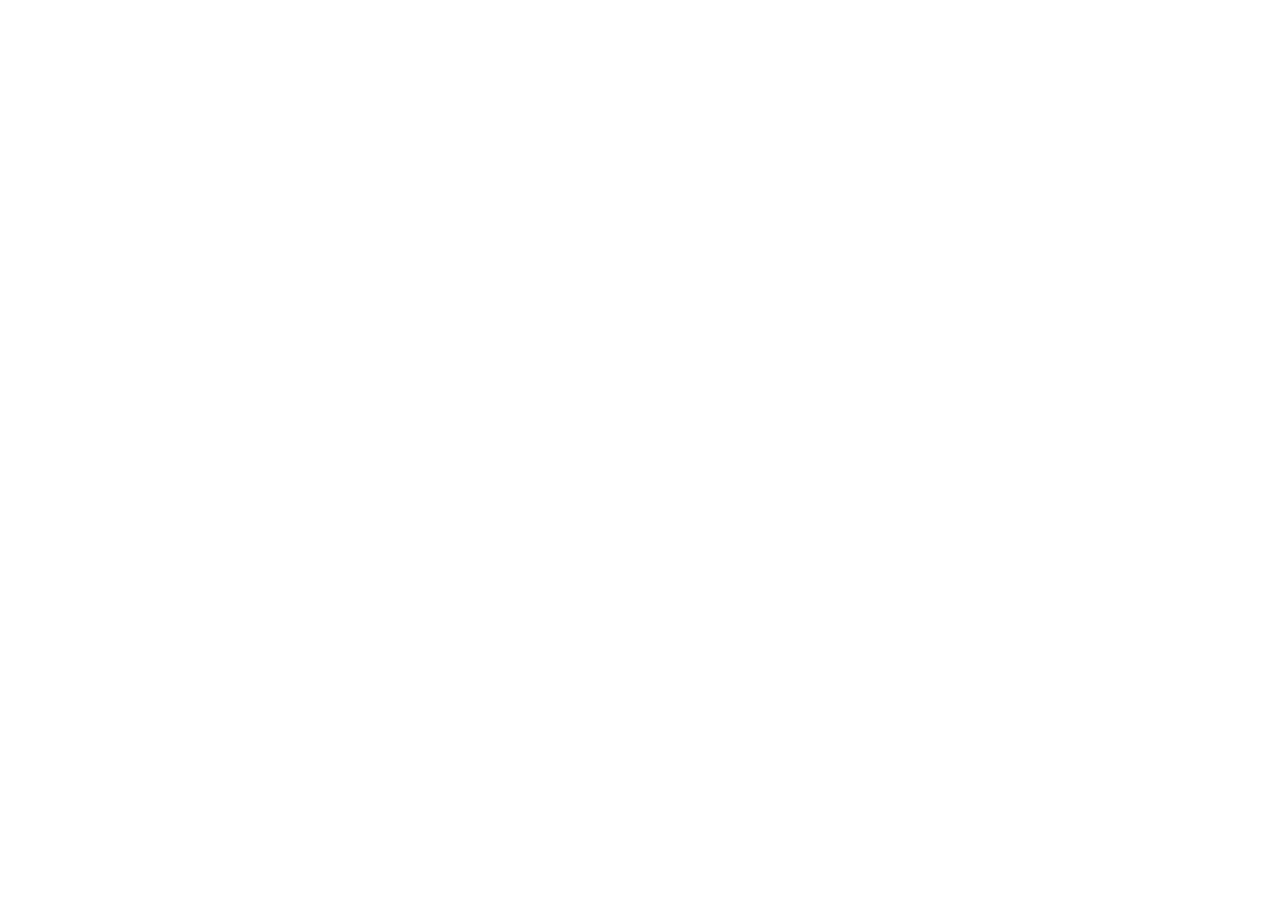
==== index.html @ 0b123b95 "v5 site: audit fixes, promo" ====
<!doctype html>
<html lang="lv">
  <head>
    <meta charset="UTF-8" />
    <link rel="icon" type="image/svg+xml" href="./favicon.svg" />
    <meta name="viewport" content="width=device-width, initial-scale=1.0" />
    <meta name="theme-color" content="#fdf8ef" />
    <meta http-equiv="Content-Security-Policy" content="default-src 'self'; script-src 'self'; style-src 'self' 'unsafe-inline'; img-src 'self' data: blob:; font-src 'self'; connect-src 'self' https://dzivabilde-orders.sergejs-darbs-f8d.workers.dev; form-action 'self'; base-uri 'self'; object-src 'none'" />
    <meta name="referrer" content="strict-origin-when-cross-origin" />
    <meta property="og:title" content="FotoAtjaunošana — vecu fotogrāfiju atjaunošana ar AI" />
    <meta property="og:description" content="Akcija: €0,00. Atjaunojam vecās fotogrāfijas un veidojam mājdzīvnieku portretus." />
    <meta property="og:type" content="website" />
    <meta property="og:url" content="https://fotoatjaunosana.lv/" />
    <meta property="og:image" content="https://fotoatjaunosana.lv/examples/restore1-after.webp" />
    <link rel="canonical" href="https://fotoatjaunosana.lv/" />
    <meta
      name="description"
      content="Vecu fotoattēlu atjaunošana un mājdzīvnieku portreti ar mākslīgo intelektu. Akcija: €0,00. Rezultātu pirms nosūtīšanas pārbauda cilvēks, fotoattēlus dzēšam 14 dienu laikā."
    />
    <title>Vecu fotogrāfiju atjaunošana ar AI | FotoAtjaunošana</title>
    <script src="./lang.js"></script>
    <script type="module" crossorigin src="./assets/index-_pxE9dO5.js"></script>
    <link rel="stylesheet" crossorigin href="./assets/index-Bl4SxbGR.css">
  </head>
  <body>
    <noscript>
      <p style="margin: 0; padding: 16px; font-family: sans-serif; background: #fdf8ef; color: #2b2550">
        FotoAtjaunošana — šai lapai vajag JavaScript. / Для этой страницы нужен JavaScript.
      </p>
    </noscript>
    <div id="root"></div>
  </body>
</html>
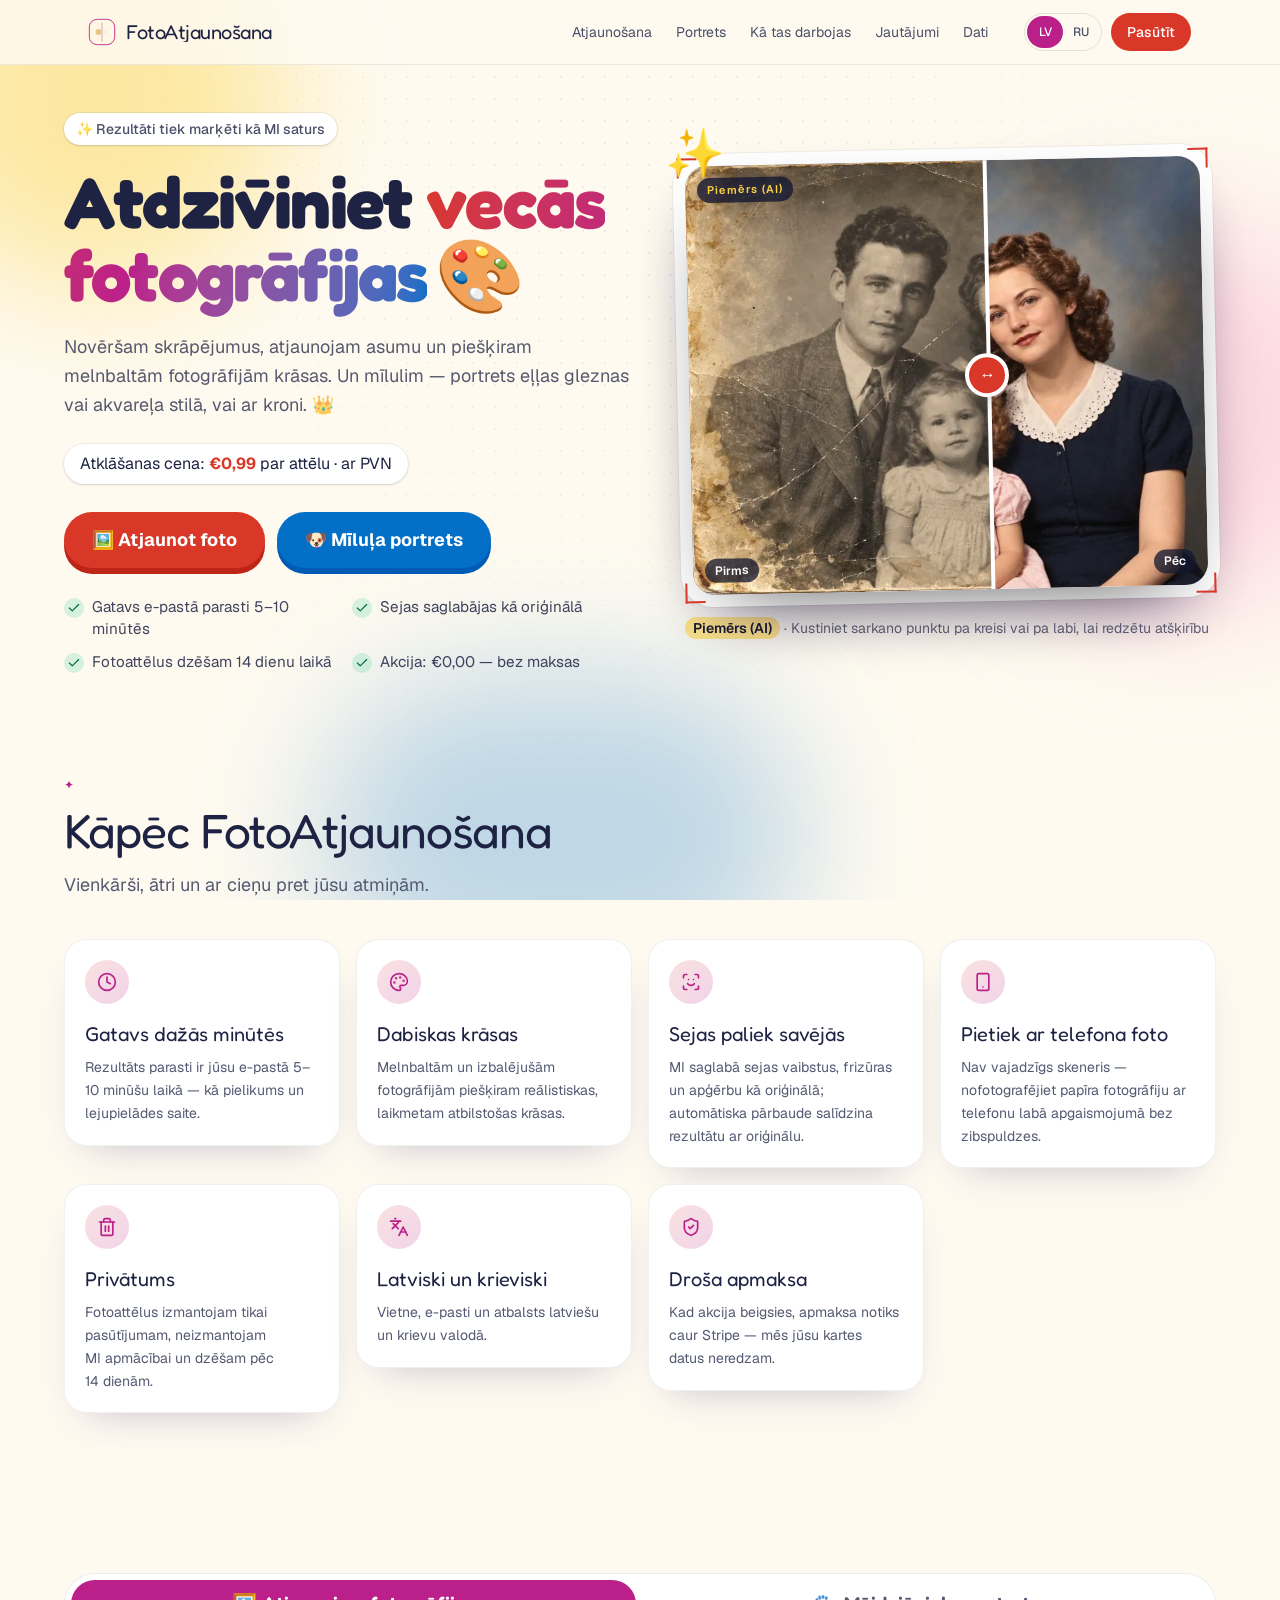
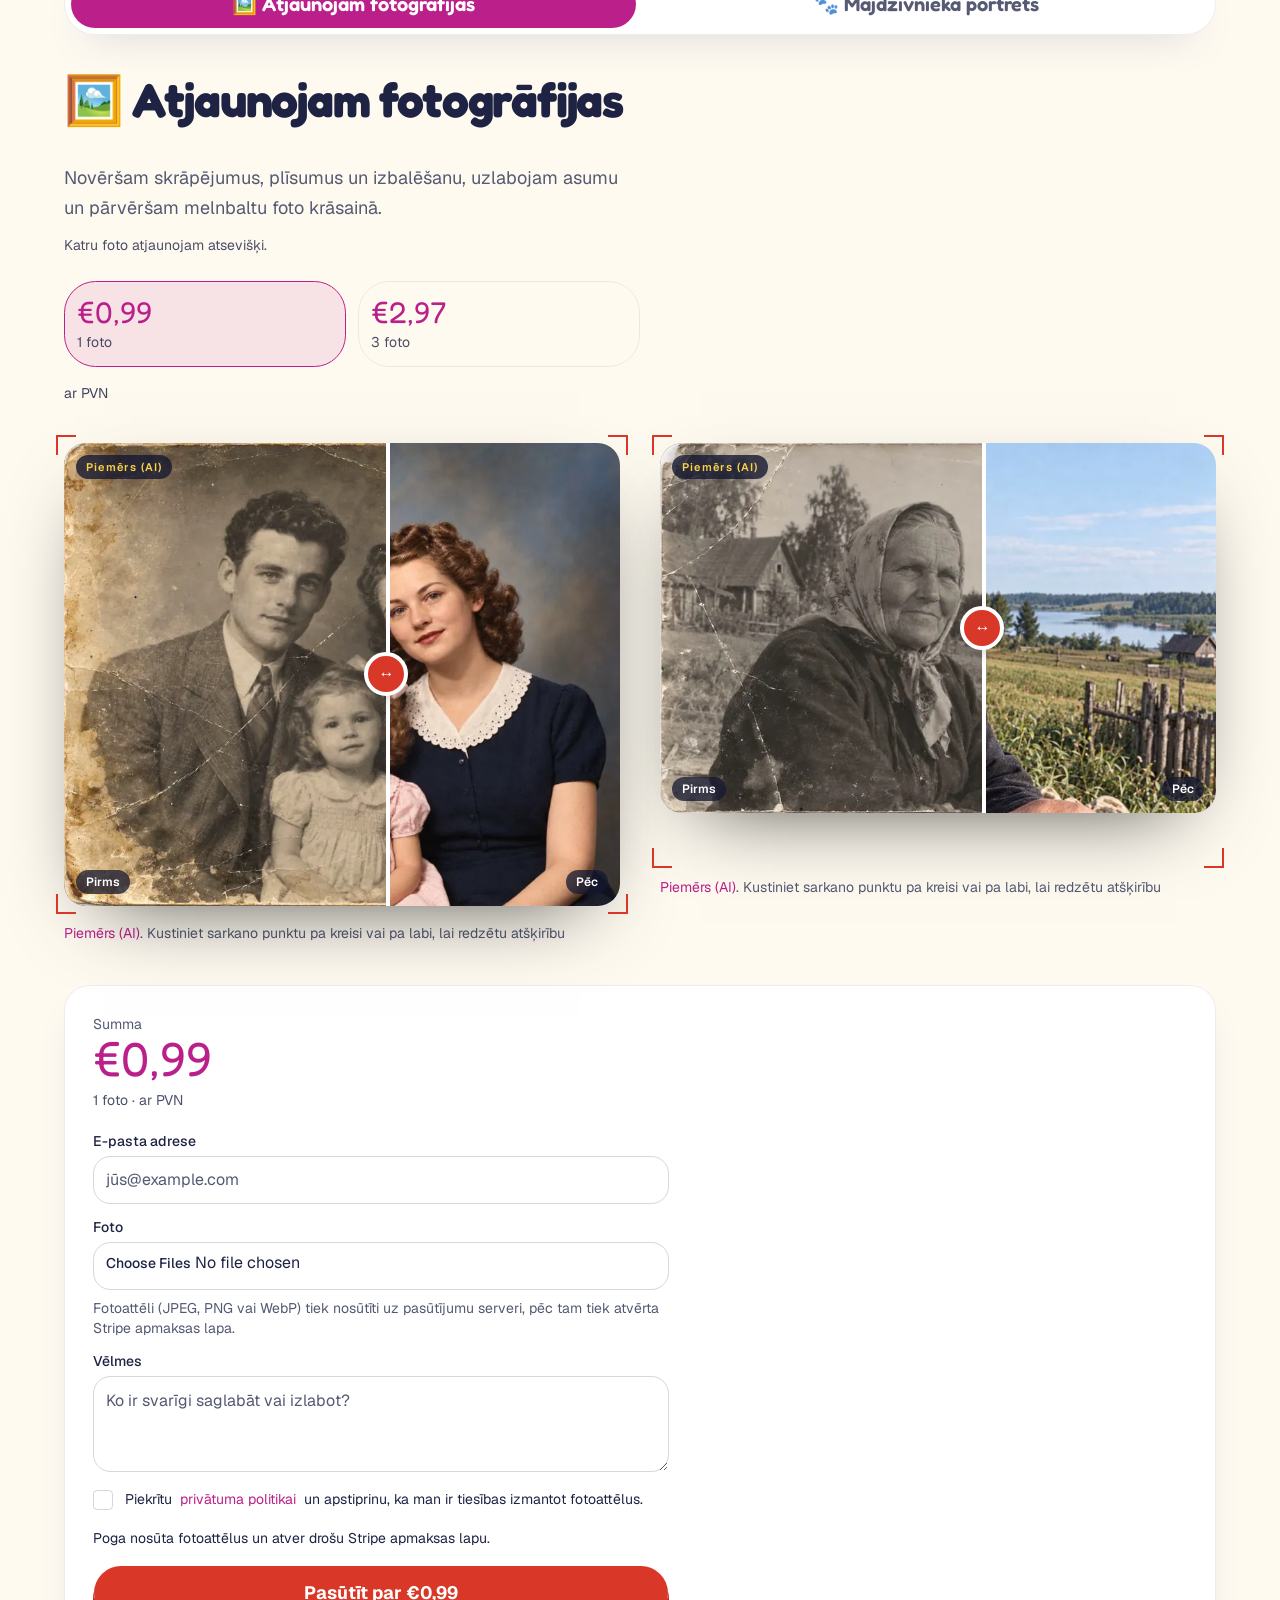
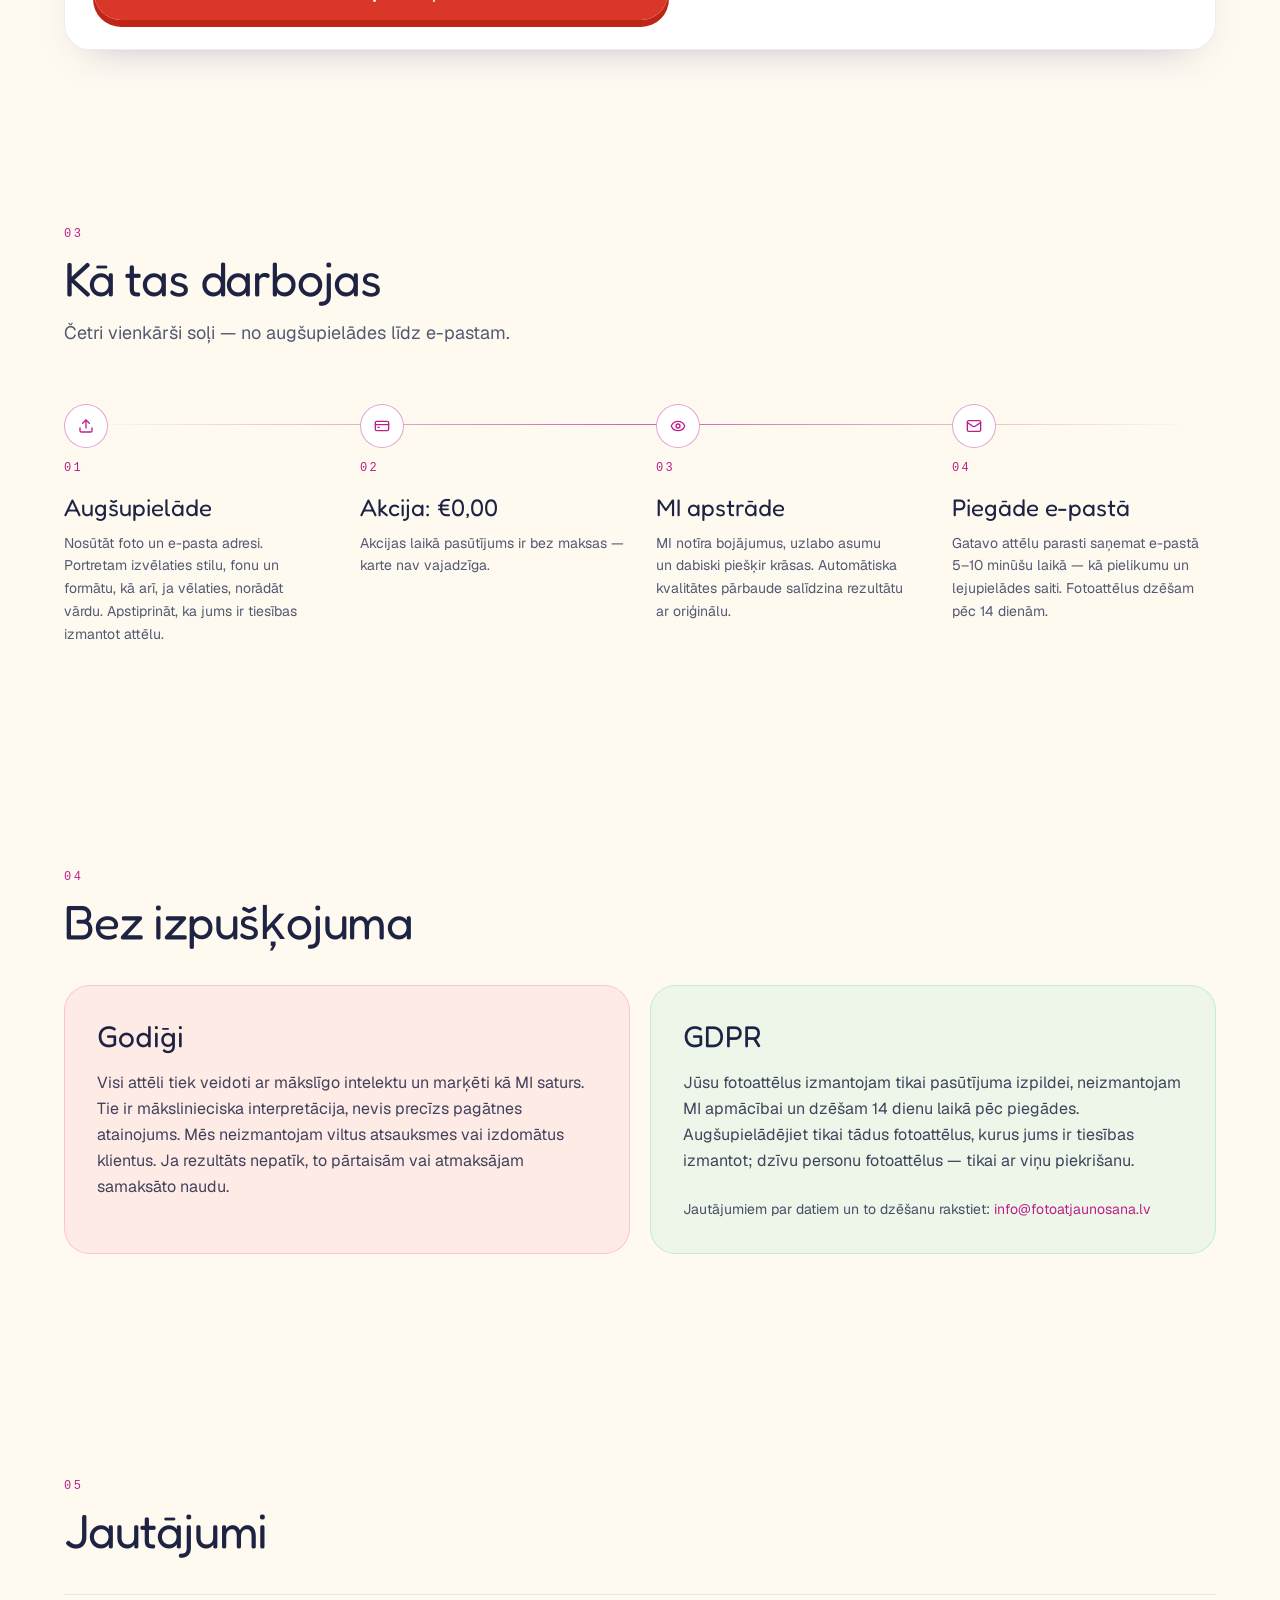
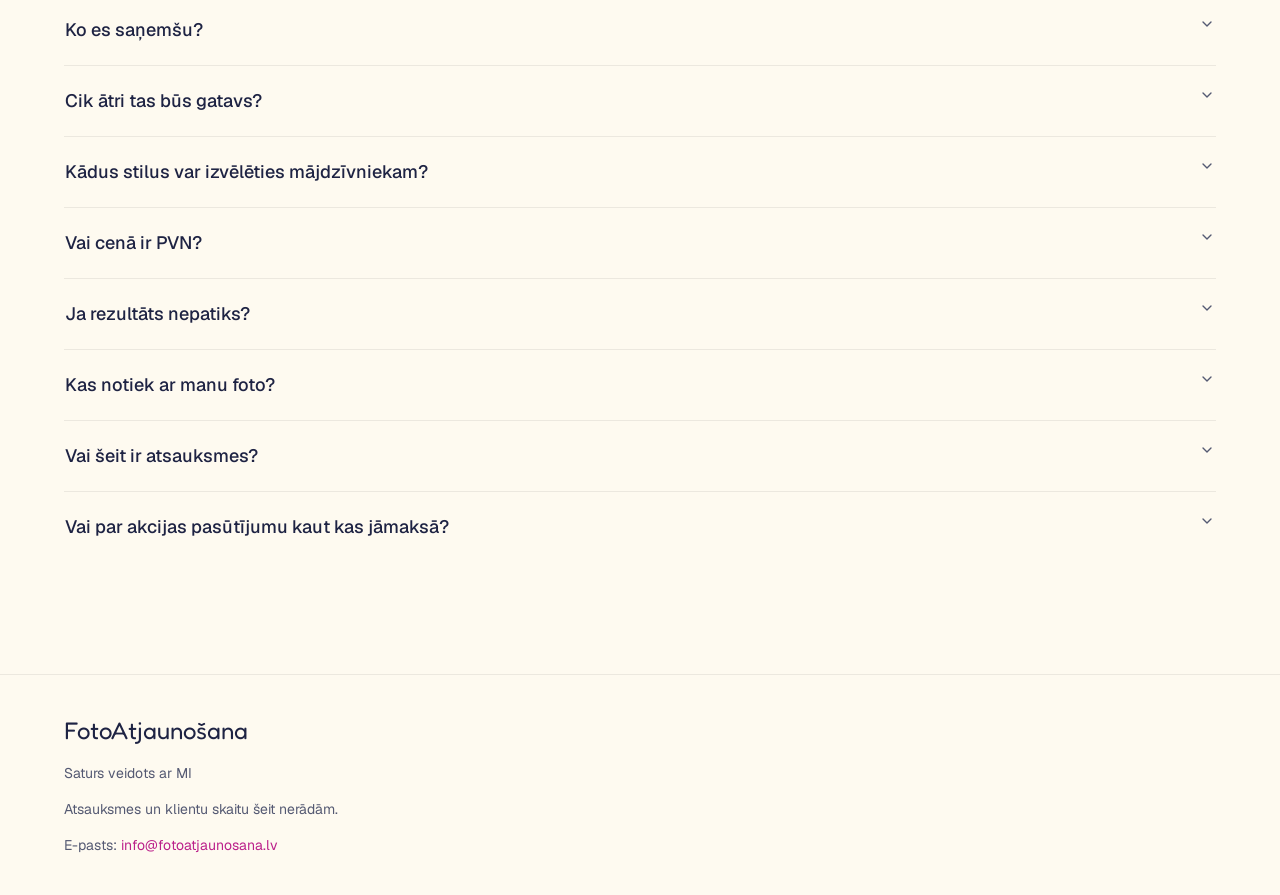
==== commit 972db5d1: "v6: auto-send texts, advantages" ====
--- a/index.html
+++ b/index.html
@@ -15,12 +15,12 @@
     <link rel="canonical" href="https://fotoatjaunosana.lv/" />
     <meta
       name="description"
-      content="Vecu fotoattēlu atjaunošana un mājdzīvnieku portreti ar mākslīgo intelektu. Akcija: €0,00. Rezultātu pirms nosūtīšanas pārbauda cilvēks, fotoattēlus dzēšam 14 dienu laikā."
+      content="Vecu fotoattēlu atjaunošana un mājdzīvnieku portreti ar mākslīgo intelektu. Akcija: €0,00. Rezultāts e-pastā parasti 5–10 minūtēs, fotoattēlus dzēšam pēc 14 dienām."
     />
     <title>Vecu fotogrāfiju atjaunošana ar AI | FotoAtjaunošana</title>
     <script src="./lang.js"></script>
-    <script type="module" crossorigin src="./assets/index-_pxE9dO5.js"></script>
-    <link rel="stylesheet" crossorigin href="./assets/index-Bl4SxbGR.css">
+    <script type="module" crossorigin src="./assets/index-BxuE-_oE.js"></script>
+    <link rel="stylesheet" crossorigin href="./assets/index-BKg6qaSa.css">
   </head>
   <body>
     <noscript>
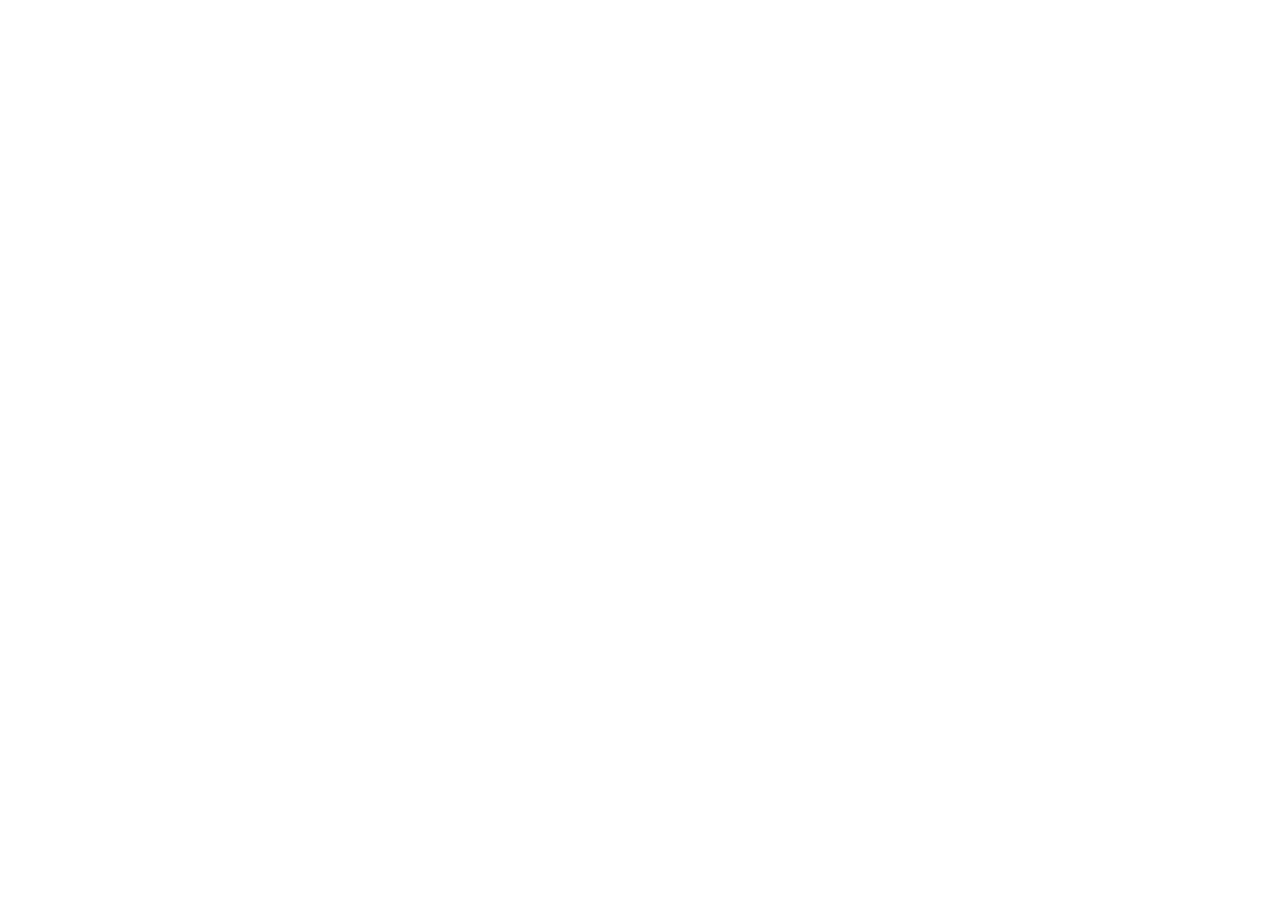
==== commit d10ad537: "Add files via upload" ====
--- a/index.html
+++ b/index.html
@@ -7,7 +7,7 @@
     <meta name="theme-color" content="#fdf8ef" />
     <meta http-equiv="Content-Security-Policy" content="default-src 'self'; script-src 'self'; style-src 'self' 'unsafe-inline'; img-src 'self' data: blob:; font-src 'self'; connect-src 'self' https://dzivabilde-orders.sergejs-darbs-f8d.workers.dev; form-action 'self'; base-uri 'self'; object-src 'none'" />
     <meta name="referrer" content="strict-origin-when-cross-origin" />
-    <meta property="og:title" content="FotoAtjaunošana — vecu fotogrāfiju atjaunošana ar AI" />
+    <meta property="og:title" content="FotoAtjaunošana — vecu fotogrāfiju atjaunošana ar MI" />
     <meta property="og:description" content="Akcija: €0,00. Atjaunojam vecās fotogrāfijas un veidojam mājdzīvnieku portretus." />
     <meta property="og:type" content="website" />
     <meta property="og:url" content="https://fotoatjaunosana.lv/" />
@@ -15,12 +15,15 @@
     <link rel="canonical" href="https://fotoatjaunosana.lv/" />
     <meta
       name="description"
-      content="Vecu fotoattēlu atjaunošana un mājdzīvnieku portreti ar mākslīgo intelektu. Akcija: €0,00. Rezultāts e-pastā parasti 5–10 minūtēs, fotoattēlus dzēšam pēc 14 dienām."
+      content="Vecu fotoattēlu atjaunošana un mājdzīvnieku portreti ar mākslīgo intelektu. Akcija: €0,00. Rezultāts e-pastā parasti 5–10 minūtēs, failus dzēšam ne vēlāk kā 14 dienas pēc pasūtījuma."
     />
-    <title>Vecu fotogrāfiju atjaunošana ar AI | FotoAtjaunošana</title>
+    <title>Vecu fotogrāfiju atjaunošana ar MI | FotoAtjaunošana</title>
+    <link rel="alternate" hreflang="lv" href="https://fotoatjaunosana.lv/?lang=lv" />
+    <link rel="alternate" hreflang="ru" href="https://fotoatjaunosana.lv/?lang=ru" />
+    <link rel="alternate" hreflang="x-default" href="https://fotoatjaunosana.lv/" />
     <script src="./lang.js"></script>
-    <script type="module" crossorigin src="./assets/index-BxuE-_oE.js"></script>
-    <link rel="stylesheet" crossorigin href="./assets/index-BKg6qaSa.css">
+    <script type="module" crossorigin src="./assets/index-DGeNxEzV.js"></script>
+    <link rel="stylesheet" crossorigin href="./assets/index-DnyNJgEU.css">
   </head>
   <body>
     <noscript>
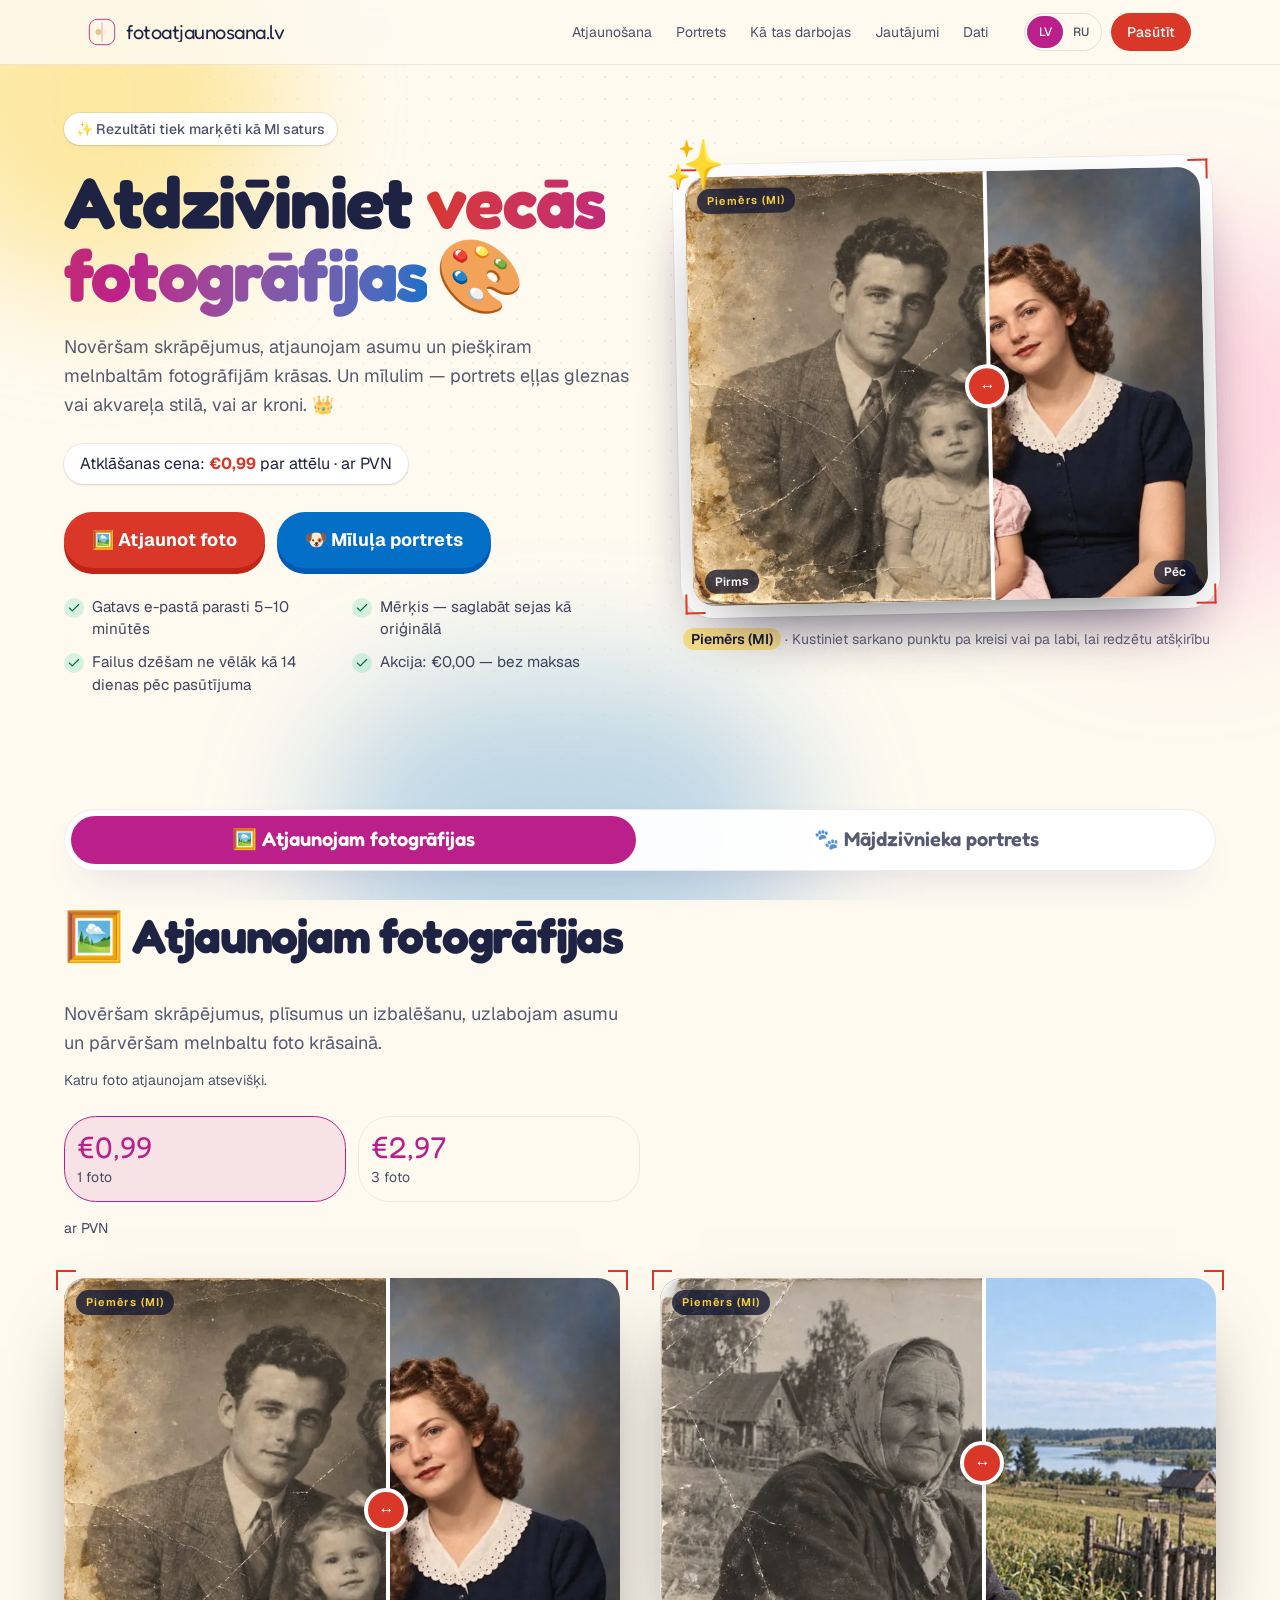
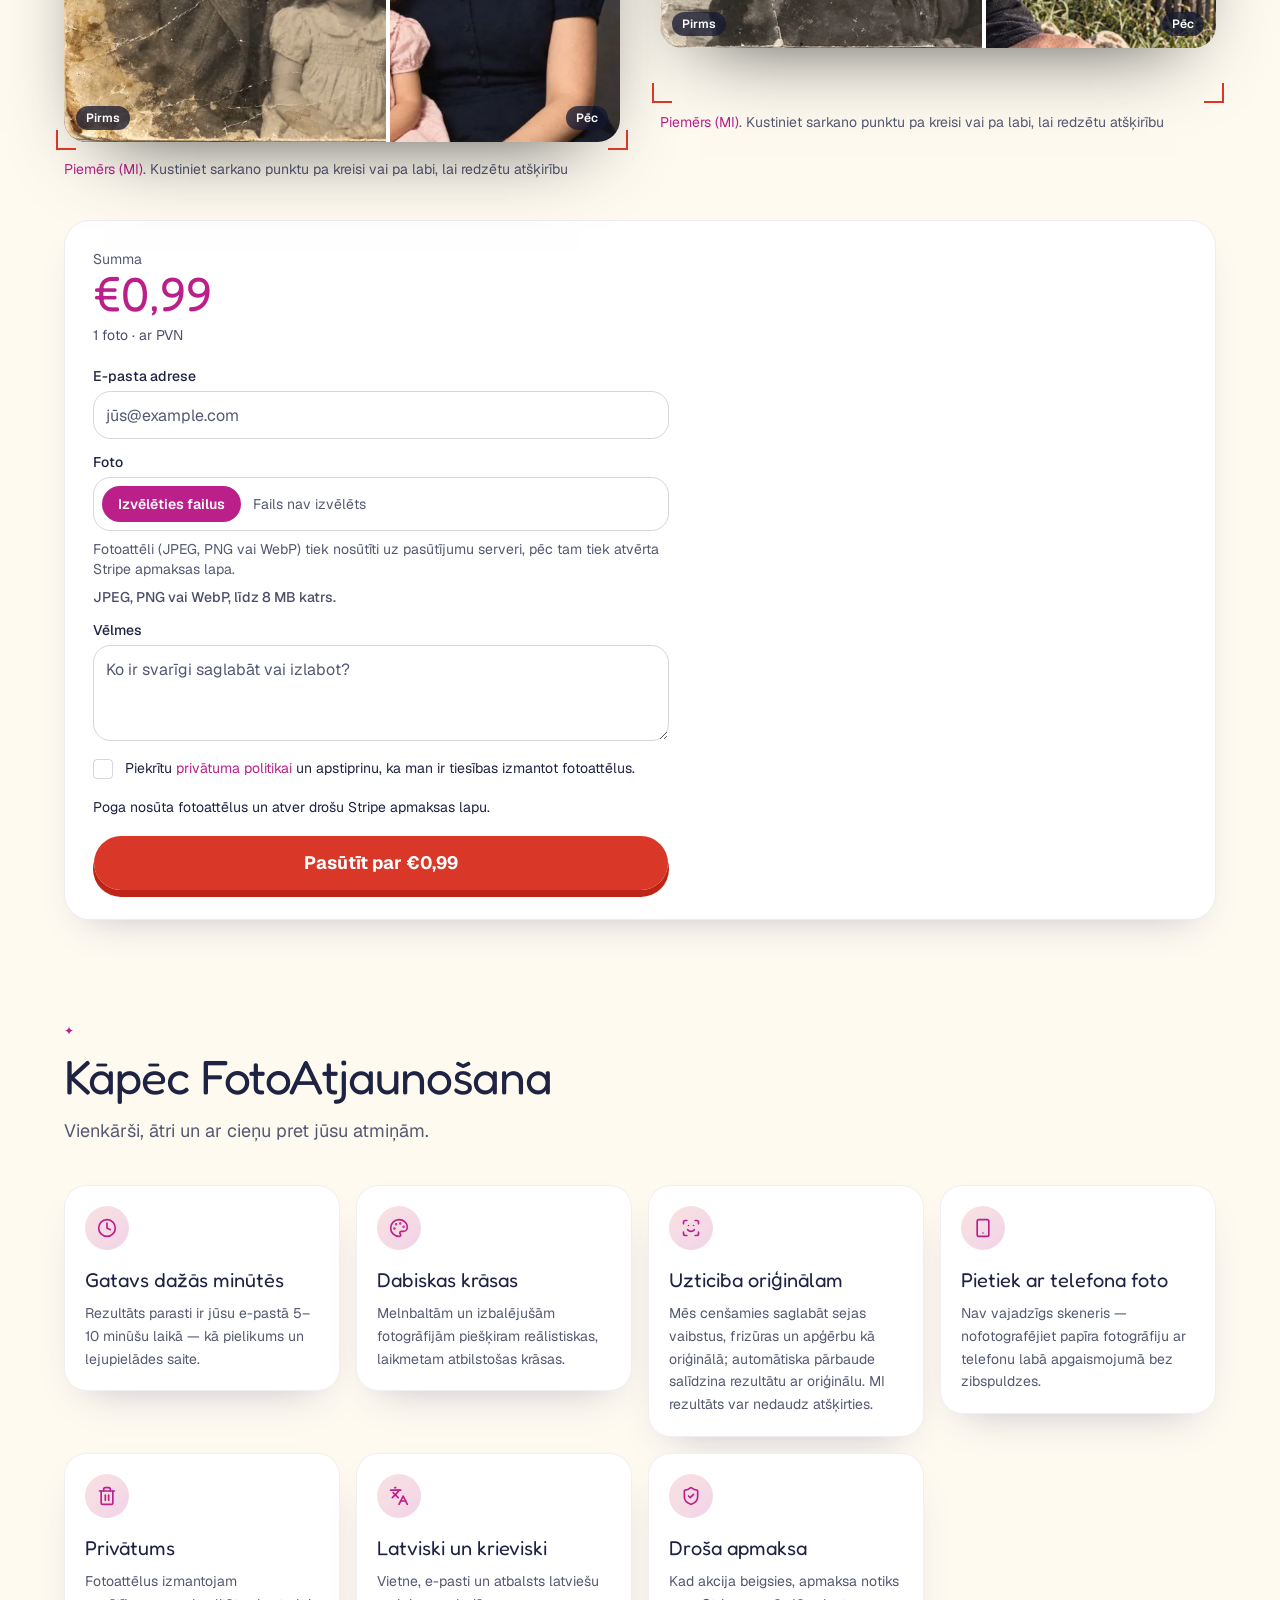
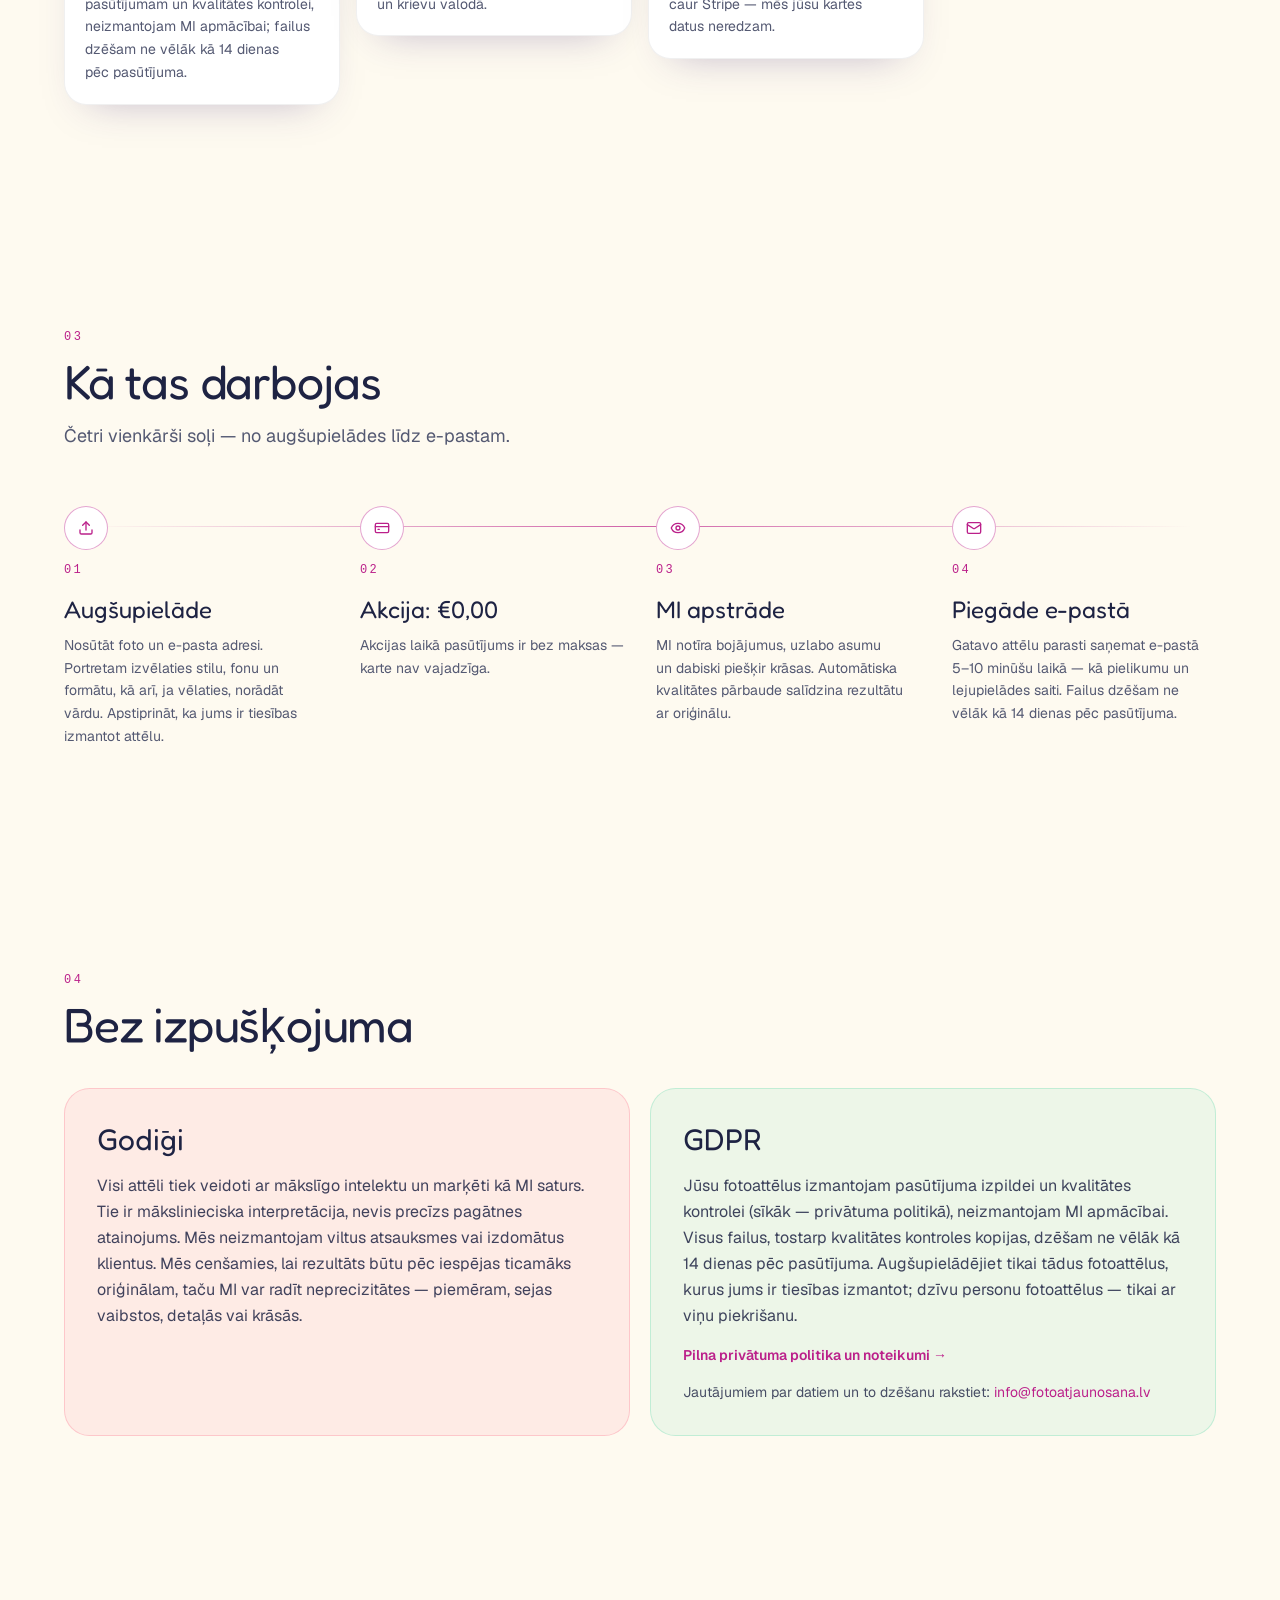
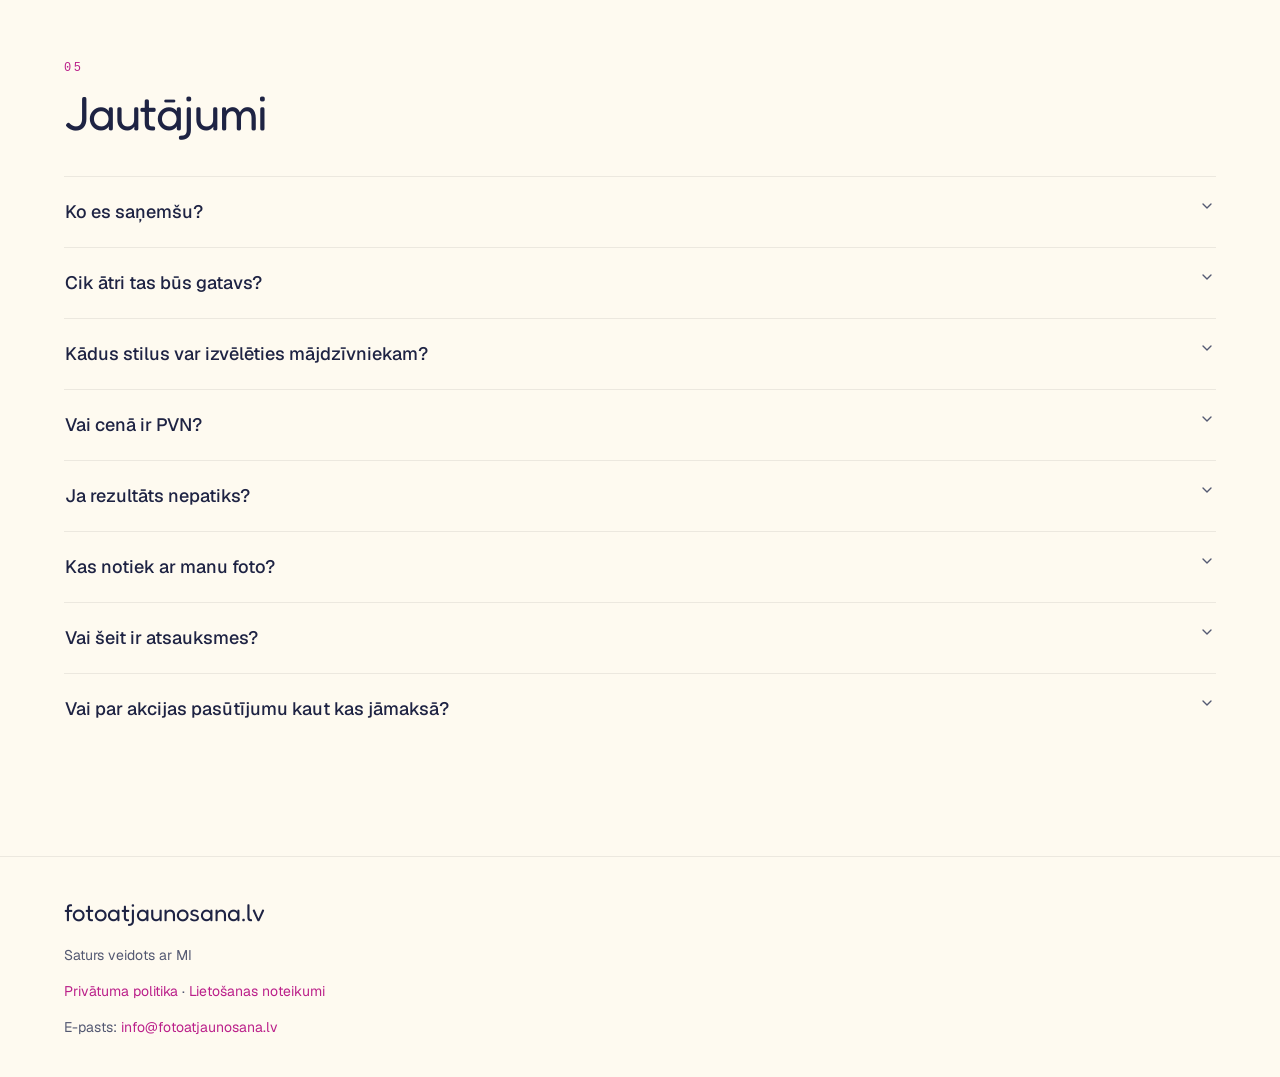
==== commit c392e5d3: "Add files via upload" ====
--- a/index.html
+++ b/index.html
@@ -22,8 +22,8 @@
     <link rel="alternate" hreflang="ru" href="https://fotoatjaunosana.lv/?lang=ru" />
     <link rel="alternate" hreflang="x-default" href="https://fotoatjaunosana.lv/" />
     <script src="./lang.js"></script>
-    <script type="module" crossorigin src="./assets/index-DGeNxEzV.js"></script>
-    <link rel="stylesheet" crossorigin href="./assets/index-DnyNJgEU.css">
+    <script type="module" crossorigin src="./assets/index-Dd3cJbcZ.js"></script>
+    <link rel="stylesheet" crossorigin href="./assets/index-CL2APsfI.css">
   </head>
   <body>
     <noscript>
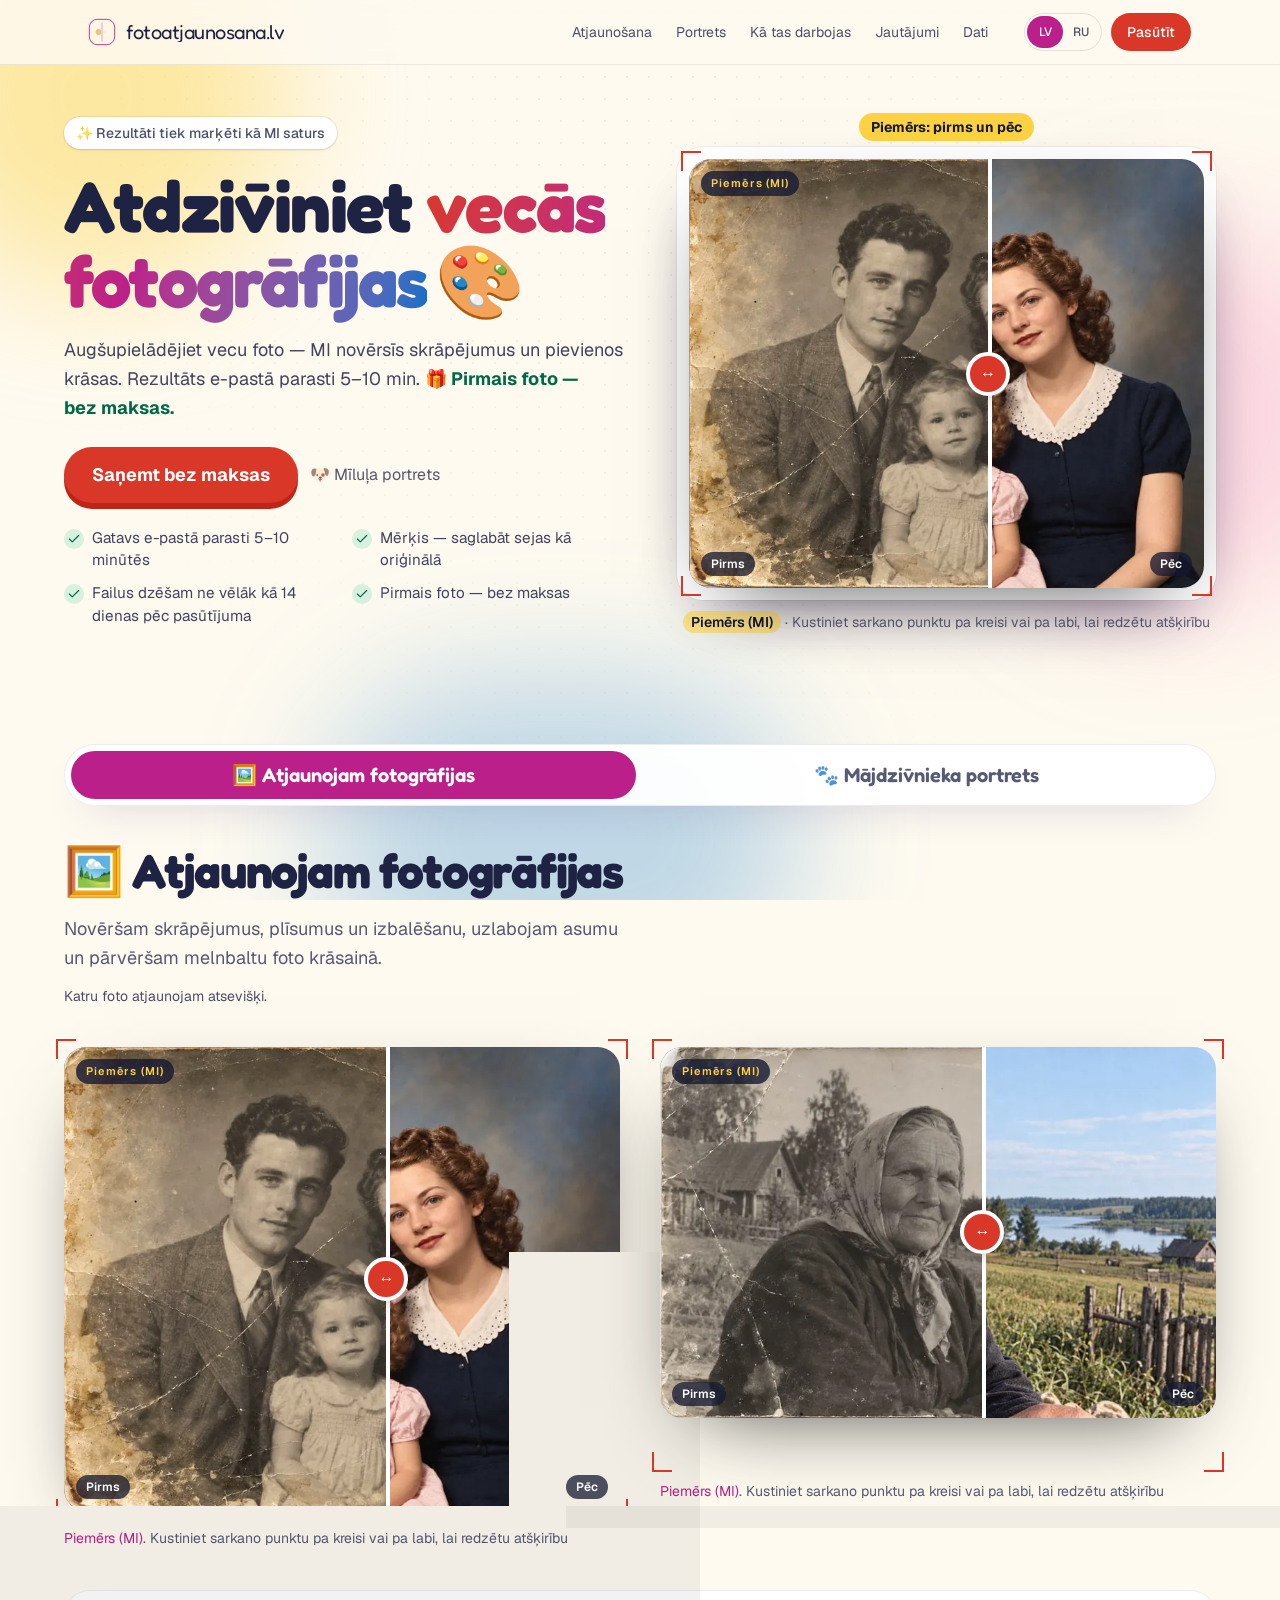
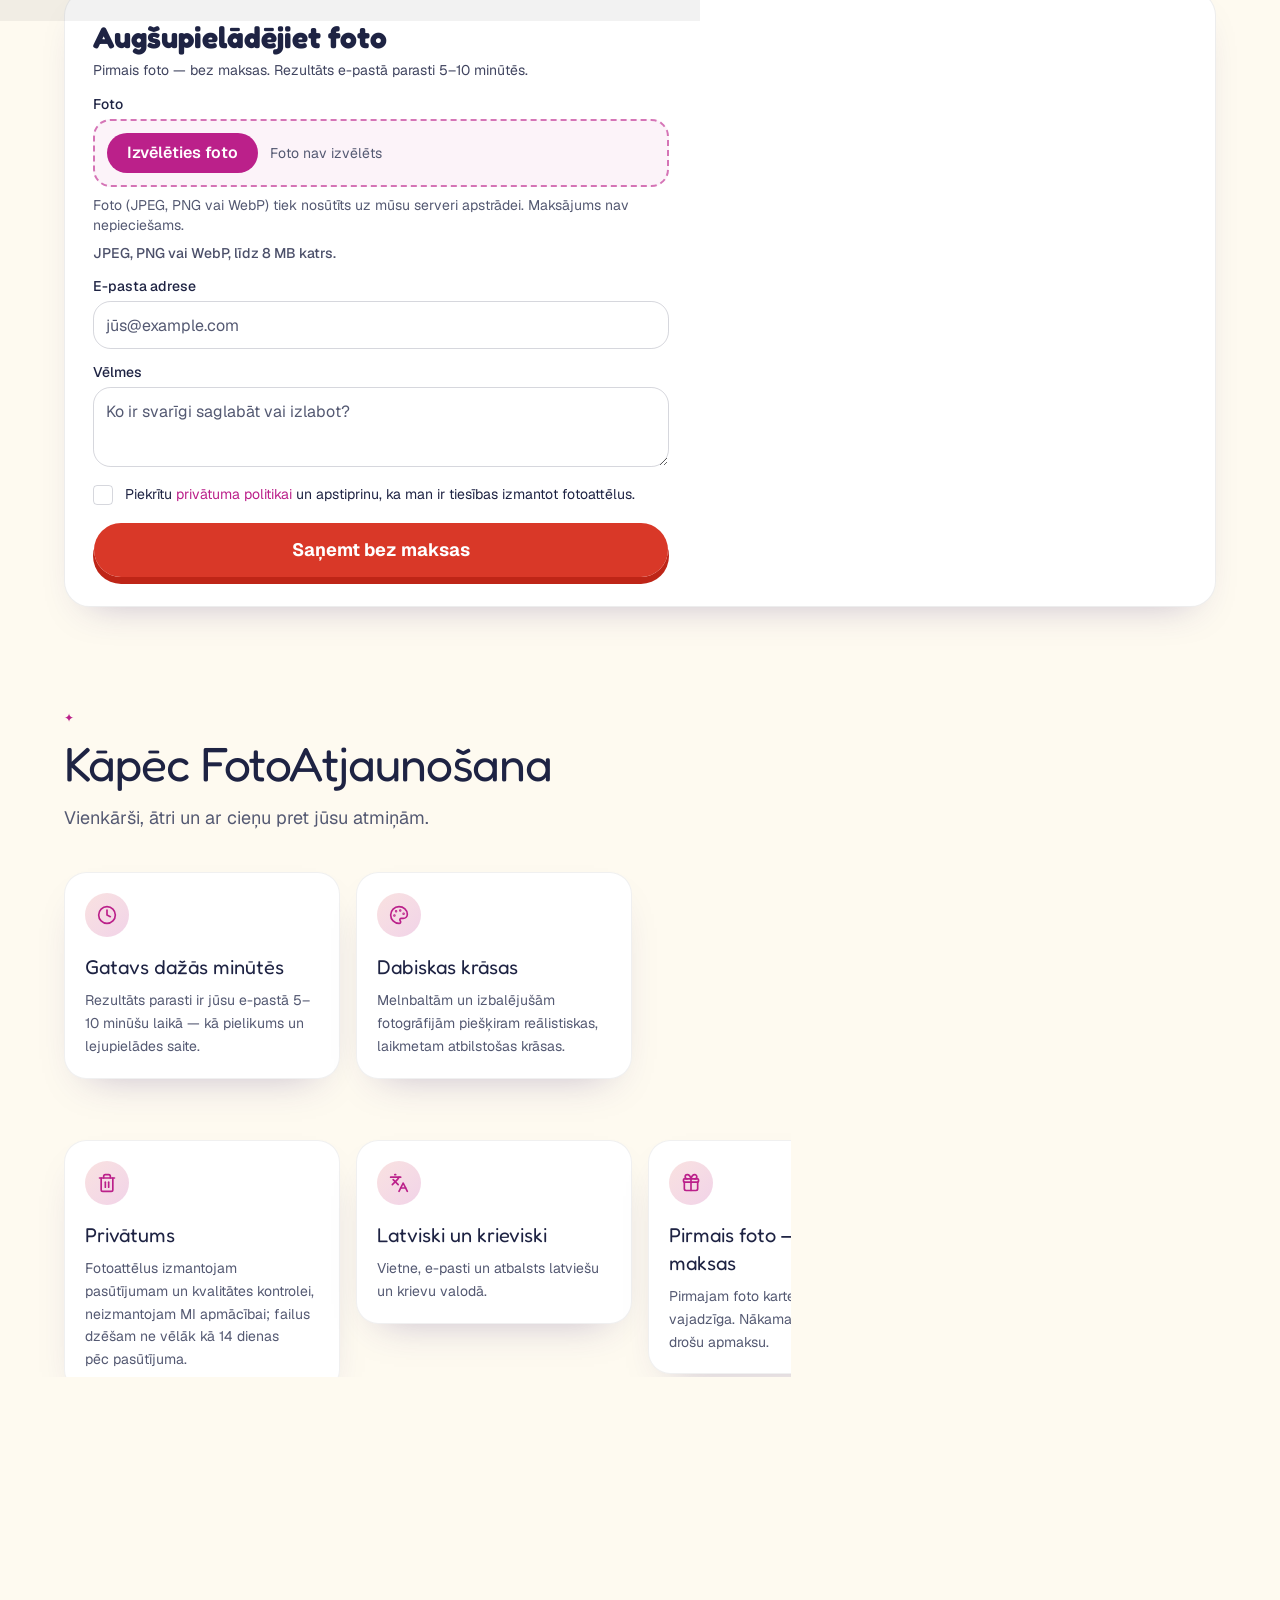
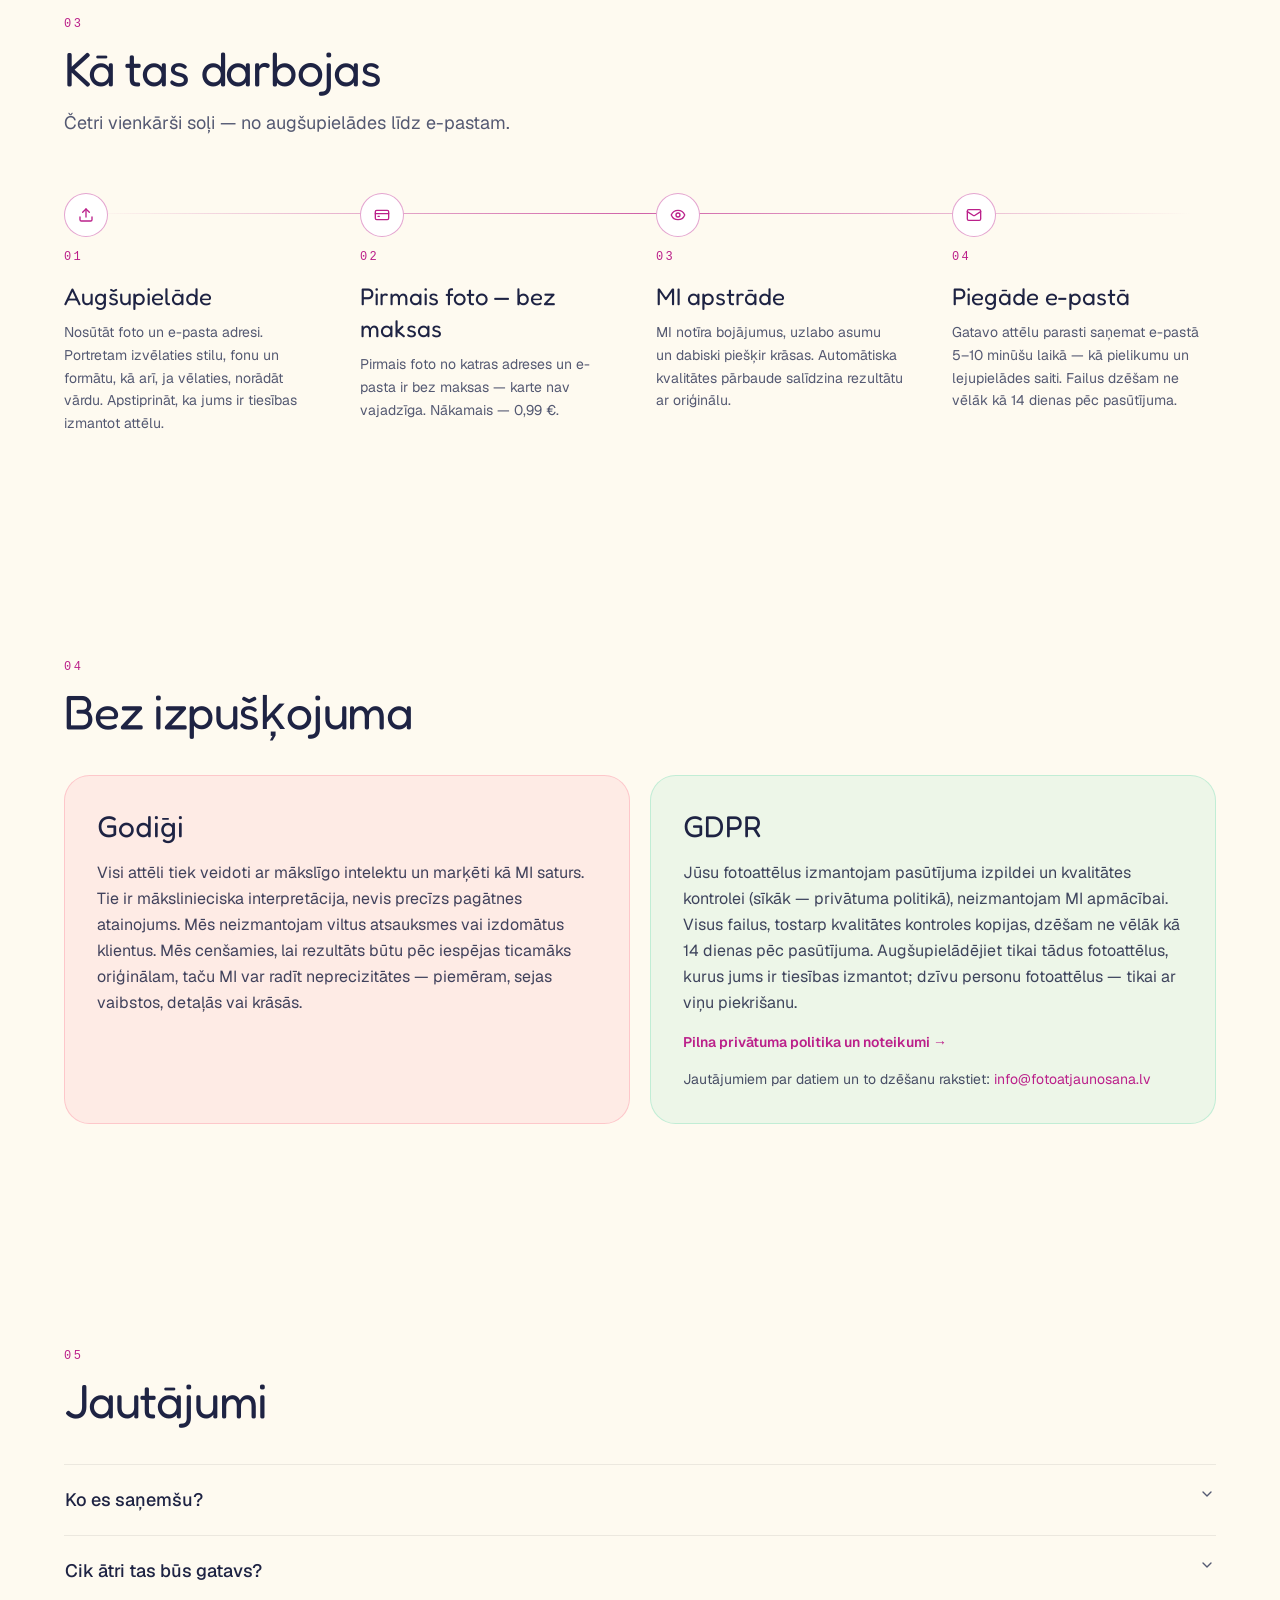
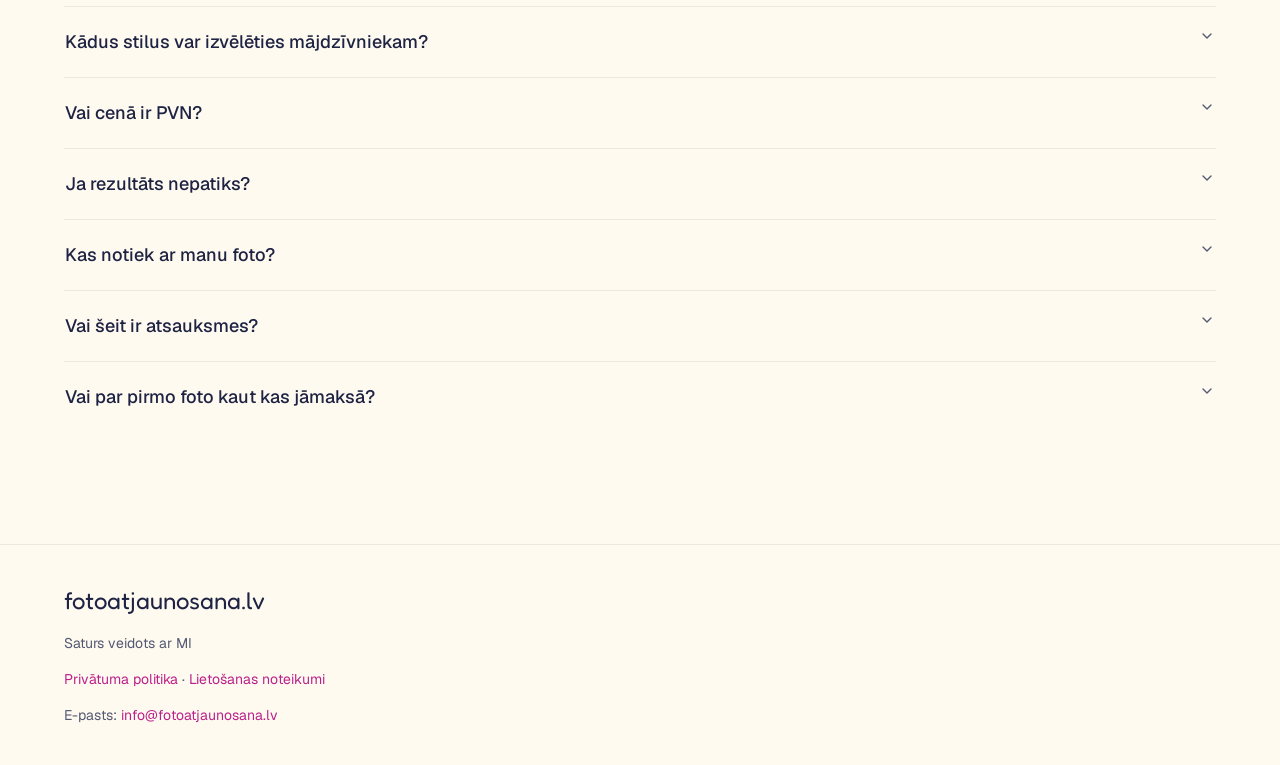
==== commit cda0ed5b: "v12 site" ====
--- a/index.html
+++ b/index.html
@@ -8,22 +8,22 @@
     <meta http-equiv="Content-Security-Policy" content="default-src 'self'; script-src 'self'; style-src 'self' 'unsafe-inline'; img-src 'self' data: blob:; font-src 'self'; connect-src 'self' https://dzivabilde-orders.sergejs-darbs-f8d.workers.dev; form-action 'self'; base-uri 'self'; object-src 'none'" />
     <meta name="referrer" content="strict-origin-when-cross-origin" />
     <meta property="og:title" content="FotoAtjaunošana — vecu fotogrāfiju atjaunošana ar MI" />
-    <meta property="og:description" content="Akcija: €0,00. Atjaunojam vecās fotogrāfijas un veidojam mājdzīvnieku portretus." />
+    <meta property="og:description" content="Pirmais foto — bez maksas. Atjaunojam vecās fotogrāfijas un veidojam mājdzīvnieku portretus." />
     <meta property="og:type" content="website" />
     <meta property="og:url" content="https://fotoatjaunosana.lv/" />
     <meta property="og:image" content="https://fotoatjaunosana.lv/examples/restore1-after.webp" />
     <link rel="canonical" href="https://fotoatjaunosana.lv/" />
     <meta
       name="description"
-      content="Vecu fotoattēlu atjaunošana un mājdzīvnieku portreti ar mākslīgo intelektu. Akcija: €0,00. Rezultāts e-pastā parasti 5–10 minūtēs, failus dzēšam ne vēlāk kā 14 dienas pēc pasūtījuma."
+      content="Vecu fotoattēlu atjaunošana un mājdzīvnieku portreti ar mākslīgo intelektu. Pirmais foto — bez maksas. Rezultāts e-pastā parasti 5–10 minūtēs, failus dzēšam ne vēlāk kā 14 dienas pēc pasūtījuma."
     />
     <title>Vecu fotogrāfiju atjaunošana ar MI | FotoAtjaunošana</title>
     <link rel="alternate" hreflang="lv" href="https://fotoatjaunosana.lv/?lang=lv" />
     <link rel="alternate" hreflang="ru" href="https://fotoatjaunosana.lv/?lang=ru" />
     <link rel="alternate" hreflang="x-default" href="https://fotoatjaunosana.lv/" />
     <script src="./lang.js"></script>
-    <script type="module" crossorigin src="./assets/index-Dd3cJbcZ.js"></script>
-    <link rel="stylesheet" crossorigin href="./assets/index-CL2APsfI.css">
+    <script type="module" crossorigin src="./assets/index-CZs_rUuW.js"></script>
+    <link rel="stylesheet" crossorigin href="./assets/index-BEOPnv7w.css">
   </head>
   <body>
     <noscript>
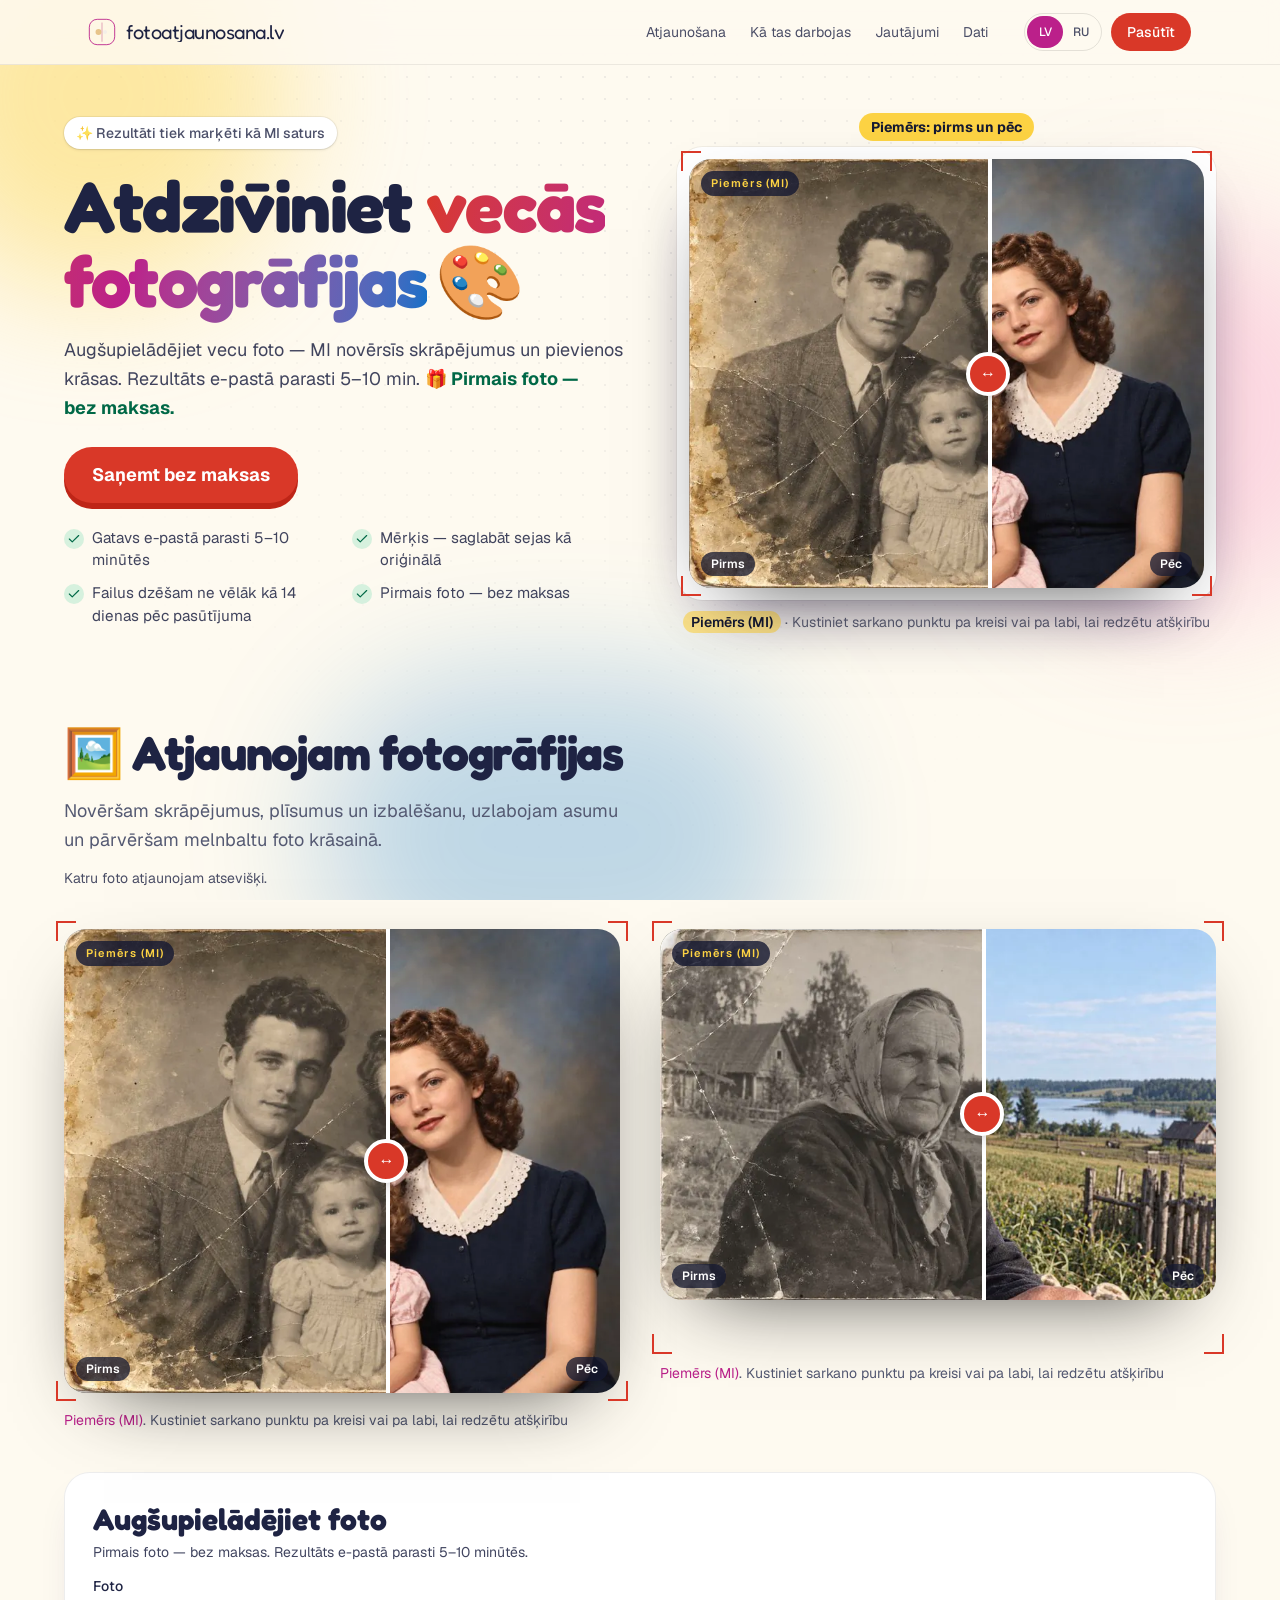
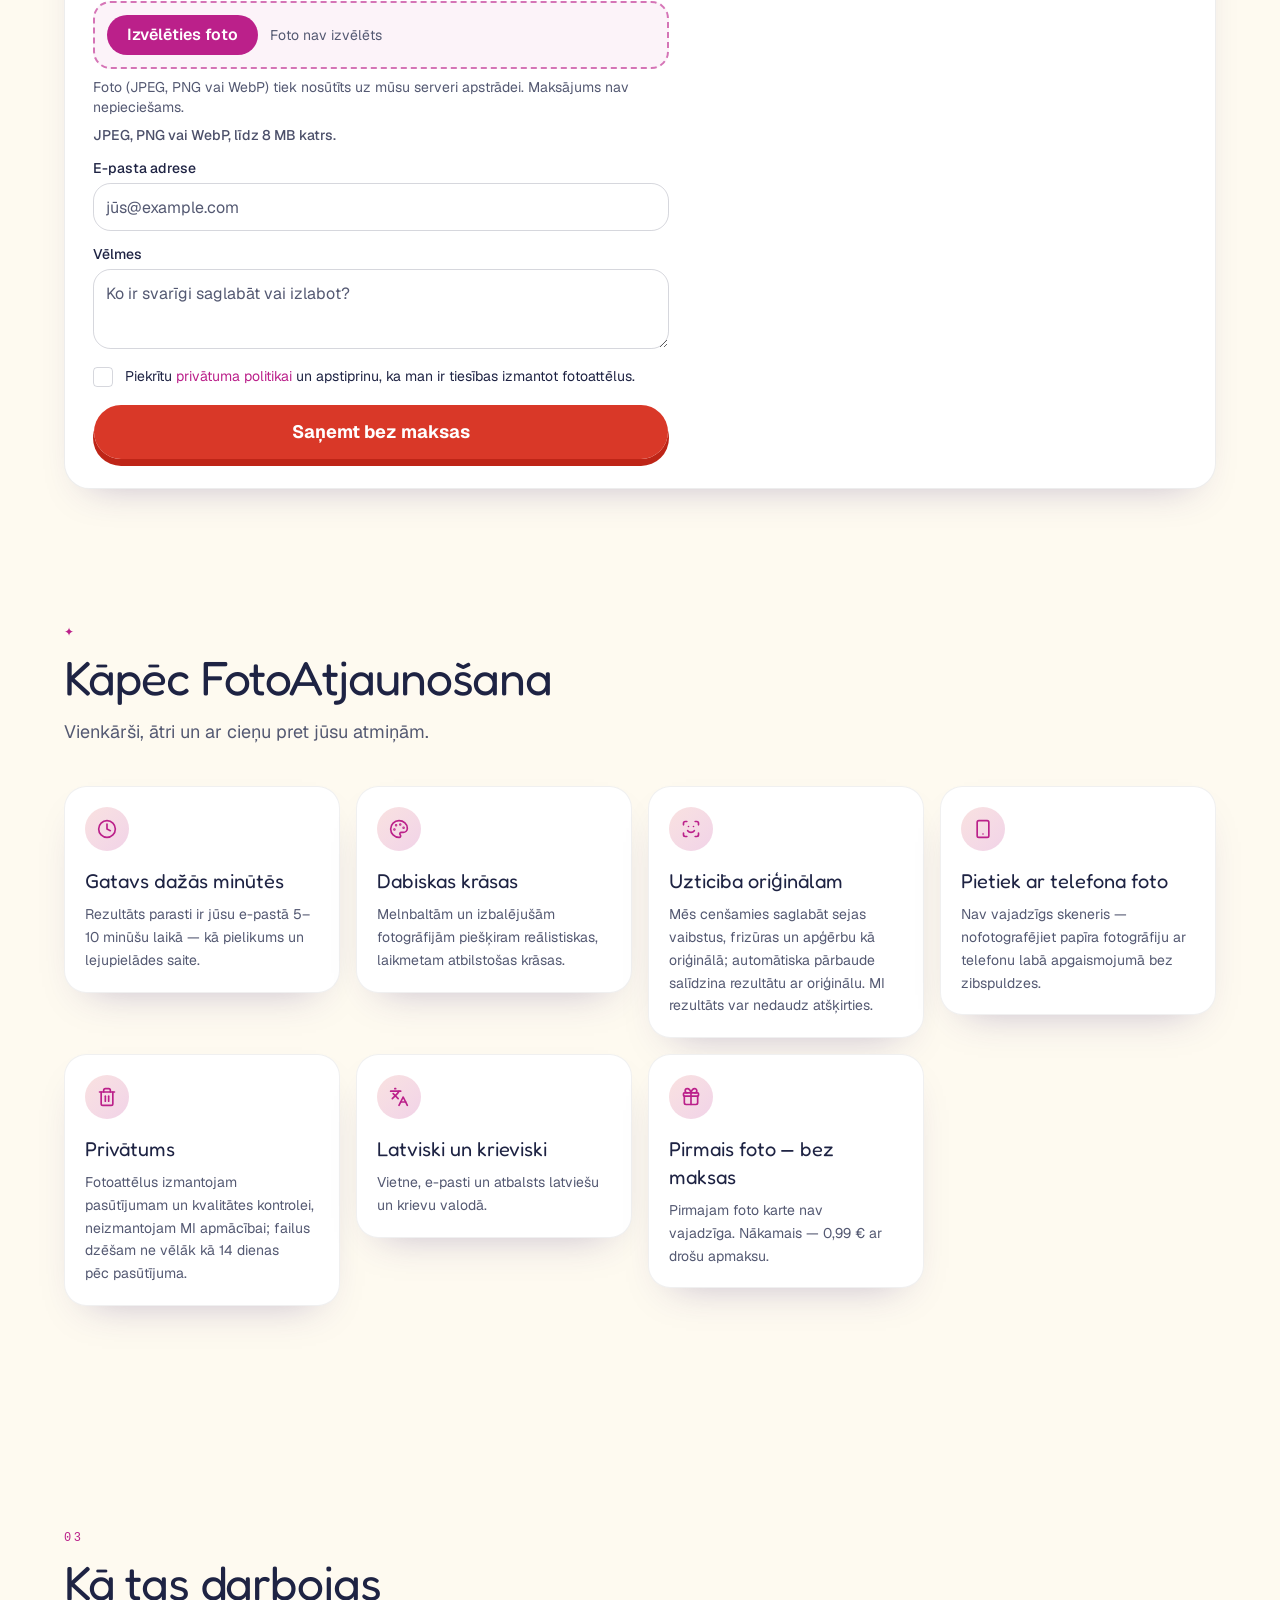
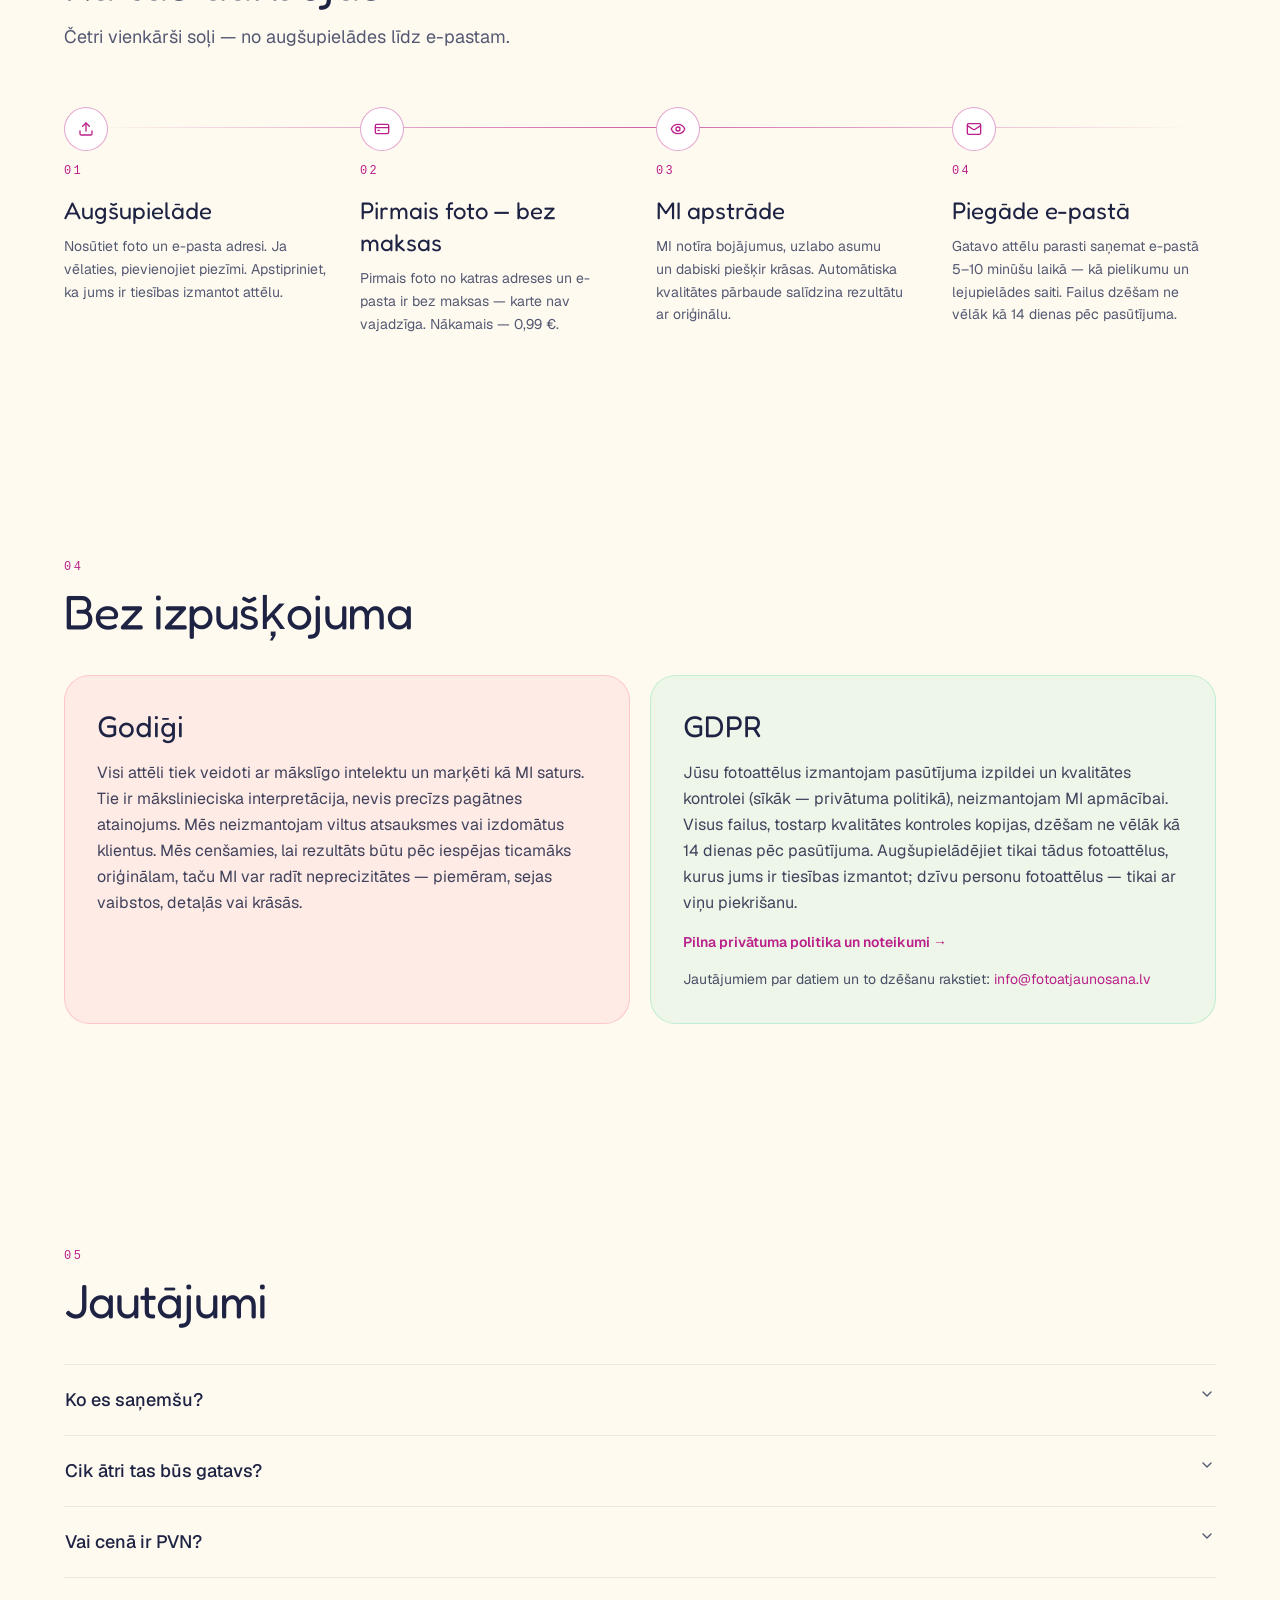
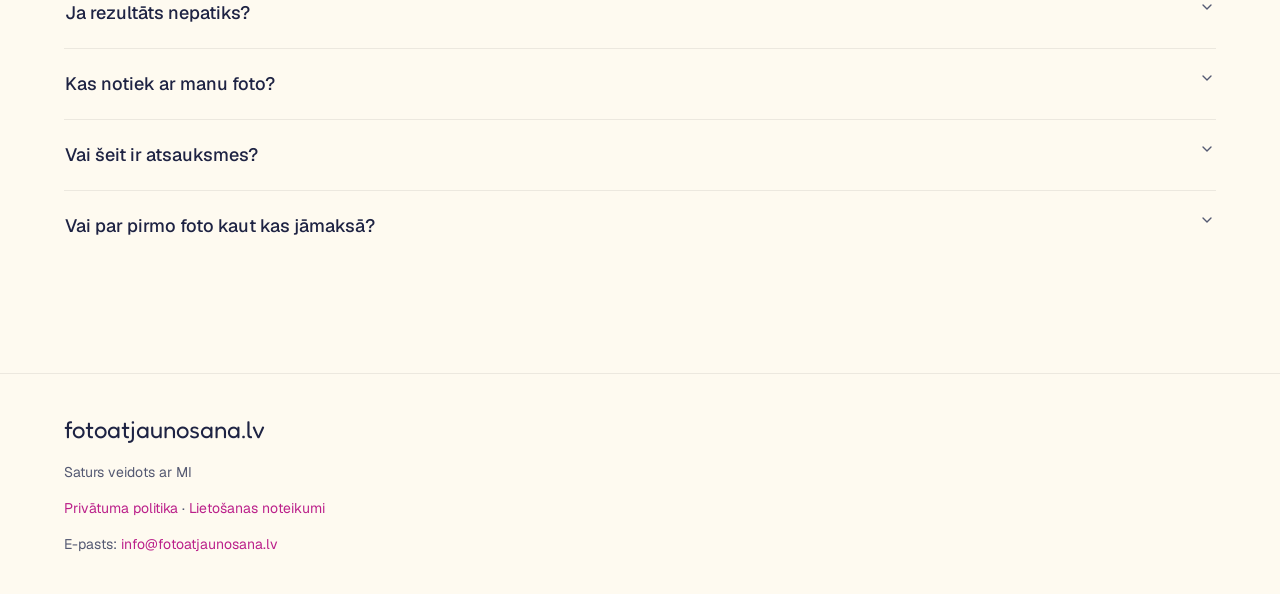
==== commit fee14138: "v13 site" ====
--- a/index.html
+++ b/index.html
@@ -8,22 +8,22 @@
     <meta http-equiv="Content-Security-Policy" content="default-src 'self'; script-src 'self'; style-src 'self' 'unsafe-inline'; img-src 'self' data: blob:; font-src 'self'; connect-src 'self' https://dzivabilde-orders.sergejs-darbs-f8d.workers.dev; form-action 'self'; base-uri 'self'; object-src 'none'" />
     <meta name="referrer" content="strict-origin-when-cross-origin" />
     <meta property="og:title" content="FotoAtjaunošana — vecu fotogrāfiju atjaunošana ar MI" />
-    <meta property="og:description" content="Pirmais foto — bez maksas. Atjaunojam vecās fotogrāfijas un veidojam mājdzīvnieku portretus." />
+    <meta property="og:description" content="Pirmais foto — bez maksas. Atjaunojam un iekrāsojam vecās fotogrāfijas ar MI." />
     <meta property="og:type" content="website" />
     <meta property="og:url" content="https://fotoatjaunosana.lv/" />
     <meta property="og:image" content="https://fotoatjaunosana.lv/examples/restore1-after.webp" />
     <link rel="canonical" href="https://fotoatjaunosana.lv/" />
     <meta
       name="description"
-      content="Vecu fotoattēlu atjaunošana un mājdzīvnieku portreti ar mākslīgo intelektu. Pirmais foto — bez maksas. Rezultāts e-pastā parasti 5–10 minūtēs, failus dzēšam ne vēlāk kā 14 dienas pēc pasūtījuma."
+      content="Vecu fotoattēlu atjaunošana un krāsošana ar mākslīgo intelektu. Pirmais foto — bez maksas. Rezultāts e-pastā parasti 5–10 minūtēs, failus dzēšam ne vēlāk kā 14 dienas pēc pasūtījuma."
     />
     <title>Vecu fotogrāfiju atjaunošana ar MI | FotoAtjaunošana</title>
     <link rel="alternate" hreflang="lv" href="https://fotoatjaunosana.lv/?lang=lv" />
     <link rel="alternate" hreflang="ru" href="https://fotoatjaunosana.lv/?lang=ru" />
     <link rel="alternate" hreflang="x-default" href="https://fotoatjaunosana.lv/" />
     <script src="./lang.js"></script>
-    <script type="module" crossorigin src="./assets/index-CZs_rUuW.js"></script>
-    <link rel="stylesheet" crossorigin href="./assets/index-BEOPnv7w.css">
+    <script type="module" crossorigin src="./assets/index-CjLCuLAG.js"></script>
+    <link rel="stylesheet" crossorigin href="./assets/index-BaAskRjc.css">
   </head>
   <body>
     <noscript>
